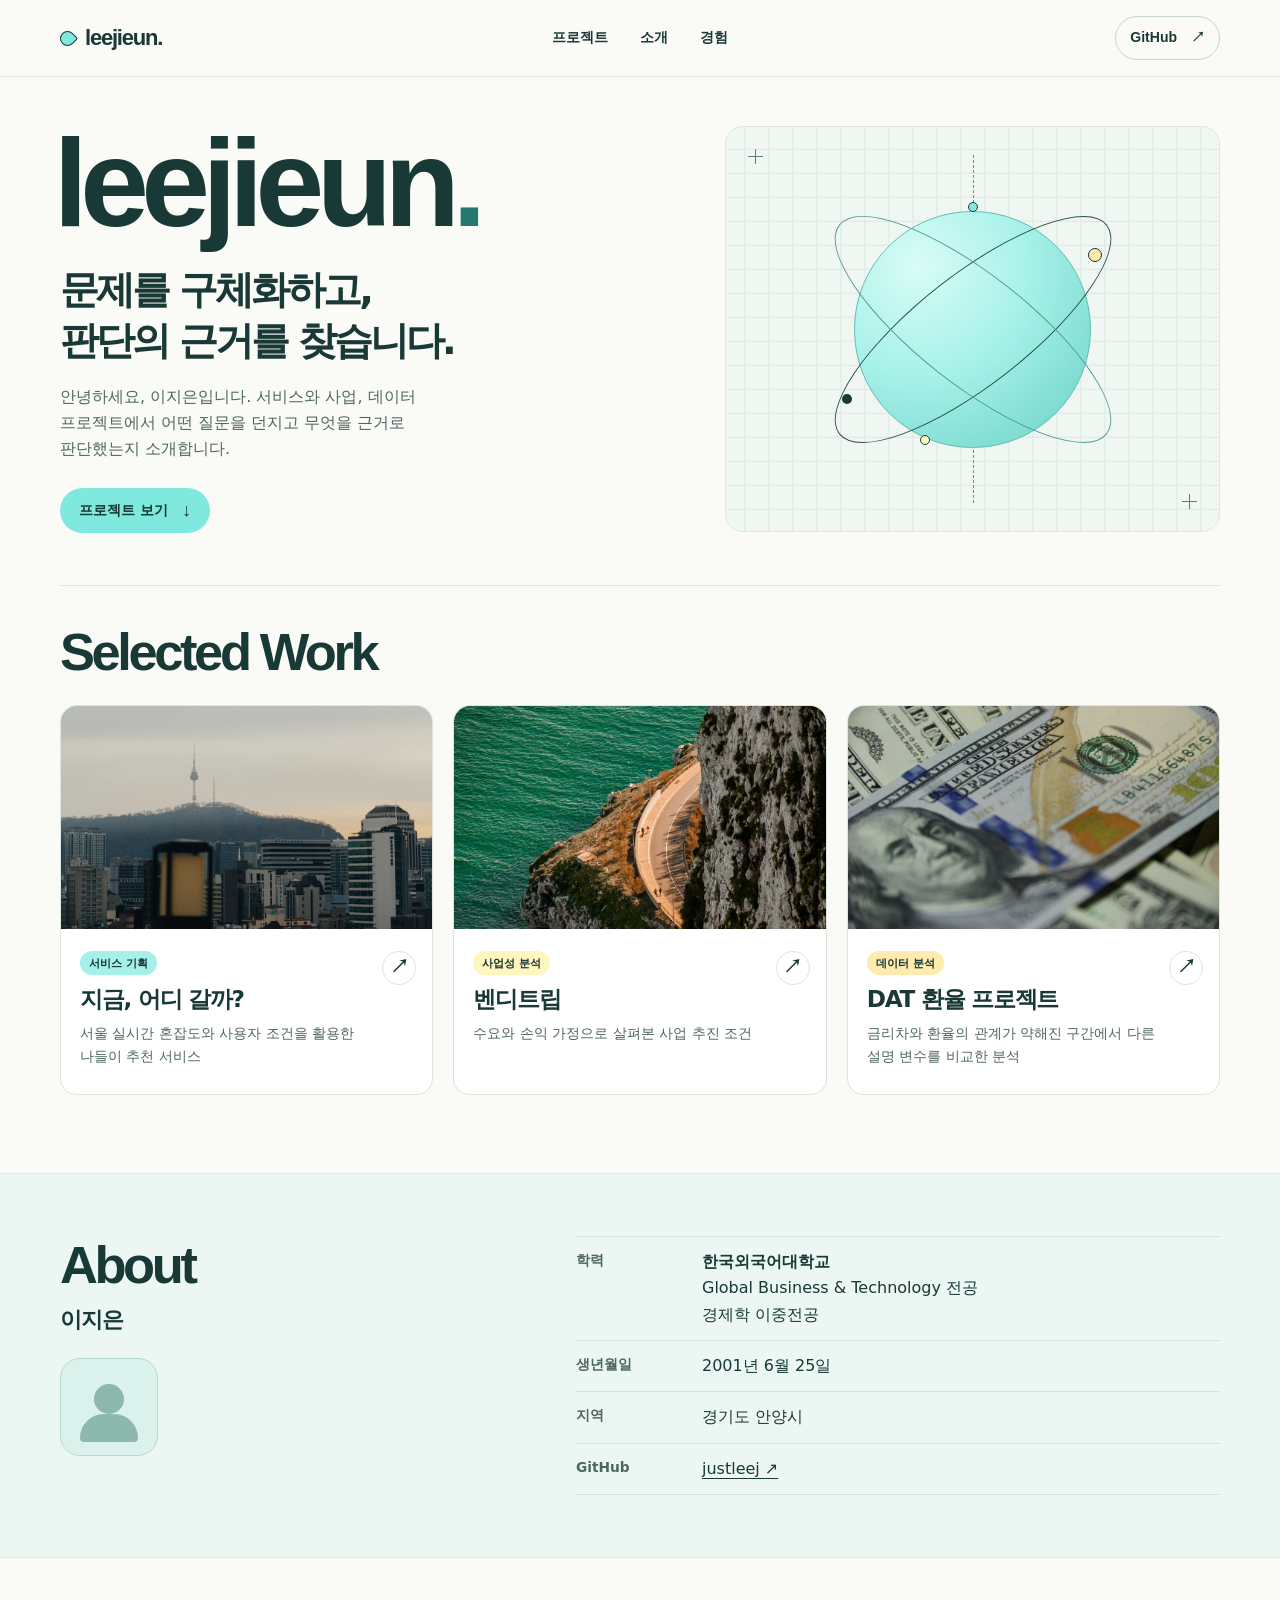
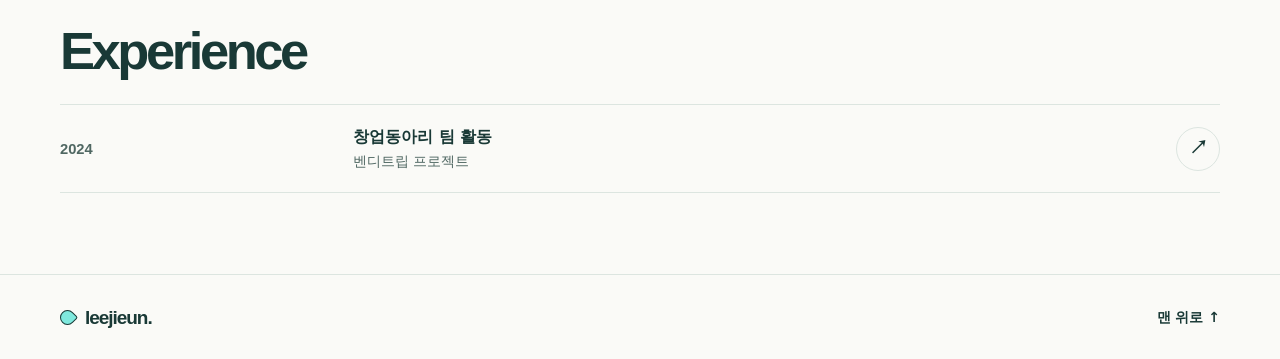
==== index.html @ e89ab2a7 "Add portfolio website" ====
<!doctype html>
<html lang="ko">
<head>
  <meta charset="utf-8">
  <meta name="viewport" content="width=device-width, initial-scale=1">
  <meta name="description" content="이지은의 포트폴리오. 서비스, 사업, 데이터 프로젝트에서 살펴본 문제와 판단의 근거를 소개합니다.">
  <meta name="theme-color" content="#FAFAF7">
  <title>이지은 · 포트폴리오</title>
  <link rel="stylesheet" href="assets/style.css">
</head>
<body id="top">
  <a class="skip-link" href="#main">본문 바로가기</a>
  <header class="site-header">
    <div class="wrap header-inner">
      <a class="wordmark" href="#top" lang="en"><span class="brand-mark" aria-hidden="true"></span>leejieun<span>.</span></a>
      <nav aria-label="주 메뉴">
        <a href="#projects">프로젝트</a>
        <a href="#about">소개</a>
        <a href="#experience">경험</a>
      </nav>
      <a class="github-link" href="https://github.com/justleej"><span>GitHub</span> <span aria-hidden="true">↗</span></a>
    </div>
  </header>

  <main id="main">
    <section class="hero wrap" aria-labelledby="hero-title">
      <div class="hero-copy">
        <h1 id="hero-title" lang="en">leejieun<span>.</span></h1>
        <p class="hero-intro">문제를 구체화하고,<br>판단의 근거를 찾습니다.</p>
        <p class="hero-description">안녕하세요, 이지은입니다. 서비스와 사업, 데이터 프로젝트에서 어떤 질문을 던지고 무엇을 근거로 판단했는지 소개합니다.</p>
        <a class="button" href="#projects">프로젝트 보기 <span aria-hidden="true">↓</span></a>
      </div>
      <div class="hero-art" aria-hidden="true">
        <div class="art-cross art-cross-top"></div>
        <div class="art-cross art-cross-bottom"></div>
        <div class="art-orbit">
          <div class="art-axis"></div>
          <div class="art-disc"></div>
          <div class="art-ring art-ring-one"></div>
          <div class="art-ring art-ring-two"></div>
          <div class="art-node art-node-top"></div>
          <div class="art-node art-node-bottom"></div>
          <div class="art-node art-node-left"></div>
          <div class="art-node art-node-right"></div>
        </div>
      </div>
    </section>

    <section class="work wrap" id="projects" aria-labelledby="projects-title">
      <div class="section-heading">
        <h2 id="projects-title" lang="en">Selected Work</h2>
      </div>

      <div class="project-grid">
        <article class="project-card">
          <a class="project-link" href="projects/where-to-go.html" aria-labelledby="where-title">
            <div class="card-image image-seoul">
              <img src="assets/seoul.jpg" width="1000" height="650" alt="">
            </div>
            <div class="card-content">
              <span class="tag tag-mint">서비스 기획</span>
              <h3 id="where-title">지금, 어디 갈까?</h3>
              <p>서울 실시간 혼잡도와 사용자 조건을 활용한 나들이 추천 서비스</p>
              <span class="card-arrow" aria-hidden="true">↗</span>
            </div>
          </a>
        </article>
        <article class="project-card">
          <a class="project-link" href="projects/benditrip.html" aria-labelledby="bendi-title">
            <div class="card-image image-trip">
              <img src="assets/road.jpg" width="1000" height="650" alt="">
            </div>
            <div class="card-content">
              <span class="tag tag-yellow">사업성 분석</span>
              <h3 id="bendi-title">벤디트립</h3>
              <p>수요와 손익 가정으로 살펴본 사업 추진 조건</p>
              <span class="card-arrow" aria-hidden="true">↗</span>
            </div>
          </a>
        </article>
        <article class="project-card">
          <a class="project-link" href="projects/dat-fx.html" aria-labelledby="dat-title">
            <div class="card-image image-fx">
              <img src="assets/currency.jpg" width="1000" height="650" alt="">
            </div>
            <div class="card-content">
              <span class="tag tag-gold">데이터 분석</span>
              <h3 id="dat-title">DAT 환율 프로젝트</h3>
              <p>금리차와 환율의 관계가 약해진 구간에서 다른 설명 변수를 비교한 분석</p>
              <span class="card-arrow" aria-hidden="true">↗</span>
            </div>
          </a>
        </article>
      </div>
    </section>

    <section class="about" id="about" aria-labelledby="about-title">
      <div class="wrap about-layout">
        <div>
          <h2 id="about-title" lang="en">About</h2>
          <p class="about-name">이지은</p>
          <div class="portrait-placeholder" role="img" aria-label="프로필 사진 자리">
            <!-- Replace this span with the supplied portrait and remove the placeholder label. -->
            <span aria-hidden="true"></span>
          </div>
        </div>
        <dl class="profile">
          <div>
            <dt>학력</dt>
            <dd><strong>한국외국어대학교</strong><br><span lang="en">Global Business &amp; Technology</span> 전공<br>경제학 이중전공</dd>
          </div>
          <div>
            <dt>생년월일</dt>
            <dd><time datetime="2001-06-25">2001년 6월 25일</time></dd>
          </div>
          <div>
            <dt>지역</dt>
            <dd>경기도 안양시</dd>
          </div>
          <div>
            <dt>GitHub</dt>
            <dd><a class="text-link" href="https://github.com/justleej">justleej <span aria-hidden="true">↗</span></a></dd>
          </div>
          <!-- Add a profile row with a mailto link when the public email is provided. -->
        </dl>
      </div>
    </section>

    <section class="experience wrap" id="experience" aria-labelledby="experience-title">
      <div class="section-heading">
        <h2 id="experience-title" lang="en">Experience</h2>
      </div>
      <div class="experience-list">
        <article class="experience-row">
          <p class="experience-date"><time datetime="2024">2024</time></p>
          <div>
            <h3>창업동아리 팀 활동</h3>
            <p>벤디트립 프로젝트</p>
          </div>
          <a class="round-link" href="projects/benditrip.html#team-activity" aria-label="벤디트립 창업동아리 팀 활동 보기">↗</a>
        </article>
        <!-- Add a new experience-row for each role, award, project, club, or external activity.
             Include the period, activity title, organization, responsibility, and a link if available. -->
      </div>
    </section>
  </main>

  <footer class="site-footer">
    <div class="wrap footer-inner">
      <a class="wordmark" href="#top" aria-label="이지은 포트폴리오 맨 위로" lang="en"><span class="brand-mark" aria-hidden="true"></span>leejieun<span>.</span></a>
      <a href="#top">맨 위로 <span aria-hidden="true">↑</span></a>
    </div>
  </footer>
</body>
</html>
---- assets/style.css ----
:root {
  color-scheme: light;
  --paper: #fafaf7;
  --ink: #193936;
  --muted: #4f6762;
  --line: #dce5e0;
  --mint: #7fe9de;
  --mint-light: #a5f1e9;
  --yellow: #fff6bf;
  --gold: #ffebad;
  --heading: Arial, "Apple SD Gothic Neo", "Malgun Gothic", sans-serif;
}

*, *::before, *::after { box-sizing: border-box; }
html { scroll-behavior: smooth; }
body {
  margin: 0;
  color: var(--ink);
  background: var(--paper);
  font-family: "Apple SD Gothic Neo", "Malgun Gothic", "Noto Sans KR", system-ui, sans-serif;
  line-height: 1.65;
  word-break: keep-all;
  overflow-wrap: anywhere;
}

h1, h2, h3, p, figure, dl, dd { margin: 0; }
a { color: inherit; }
img { display: block; max-width: 100%; }
:focus-visible { outline: 2px solid var(--ink); outline-offset: 5px; }
[id] { scroll-margin-top: 1.5rem; }
.wrap { width: min(1160px, 100% - 96px); margin-inline: auto; }

.skip-link {
  position: fixed;
  z-index: 1;
  inset: 8px auto auto 8px;
  padding: 10px 16px;
  background: var(--mint);
  transform: translateY(-150%);
}
.skip-link:focus { transform: none; }

.site-header { border-bottom: 1px solid var(--line); }
.header-inner {
  min-height: 76px;
  display: grid;
  grid-template-columns: 1fr auto 1fr;
  align-items: center;
  gap: 24px;
}
.wordmark {
  display: inline-flex;
  align-items: center;
  justify-self: start;
  font: 750 22px/1 var(--heading);
  letter-spacing: -.055em;
  text-decoration: none;
  white-space: nowrap;
}
.brand-mark {
  width: 15px;
  height: 15px;
  margin-right: 10px;
  border: 1px solid var(--ink);
  border-radius: 50% 50% 2px 50%;
  background: var(--mint);
  transform: rotate(-45deg);
}
.header-inner nav { display: flex; gap: 32px; }
.header-inner nav a, .footer-inner > a:last-child {
  padding-block: 9px;
  text-decoration: none;
  font-size: .875rem;
  font-weight: 700;
}
.header-inner nav a:hover, .footer-inner > a:last-child:hover { text-decoration: underline; text-underline-offset: 5px; }
.github-link, .button {
  display: inline-flex;
  gap: 14px;
  align-items: center;
  justify-content: center;
  width: fit-content;
  min-height: 44px;
  border-radius: 100px;
  font-weight: 700;
  text-decoration: none;
}
.github-link {
  justify-self: end;
  padding: 5px 14px;
  border: 1px solid #c6d5cf;
  font: 700 .875rem/1.25 var(--heading);
}
.github-link:hover { background: #eaf6f2; }
.button { padding: 11px 19px; background: var(--mint); font-size: .9rem; }
.button:hover { background: var(--mint-light); }
.button span { font: 700 1.15rem/1 var(--heading); }

.hero {
  display: grid;
  grid-template-columns: minmax(0, 1.18fr) minmax(0, 1fr);
  align-items: center;
  gap: 7%;
  padding-block: 48px 52px;
}
.hero h1 {
  margin-left: -.052em;
  font: 750 clamp(4.15rem, 9.65vw, 8.65rem)/.94 var(--heading);
  letter-spacing: -.062em;
  white-space: nowrap;
}
.hero h1 span { color: #26776f; }
.hero-intro {
  margin-top: 24px;
  font-size: clamp(1.57rem, 3.05vw, 2.42rem);
  font-weight: 800;
  letter-spacing: -.075em;
  line-height: 1.31;
}
.hero-description { max-width: 425px; margin-top: 17px; color: var(--muted); }
.hero .button { margin-top: 25px; }
.hero-art {
  position: relative;
  display: grid;
  place-items: center;
  min-width: 0;
  aspect-ratio: 1.22;
  isolation: isolate;
  border: 1px solid #dce8e2;
  border-radius: 18px;
  background-color: #f0f6f1;
  background-image: linear-gradient(#dbe8e1 1px, transparent 1px), linear-gradient(90deg, #dbe8e1 1px, transparent 1px);
  background-size: 24px 24px;
  background-position: center;
  overflow: hidden;
}
.art-orbit { position: relative; width: 75%; aspect-ratio: 1; max-height: 94%; }
.art-disc, .art-ring, .art-axis { position: absolute; }
.art-disc {
  inset: 18%;
  border-radius: 50%;
  background: radial-gradient(circle at 27% 23%, #d9fcf6, var(--mint-light) 45%, #69cfc2);
  border: 1px solid #64bdb3;
}
.art-ring { inset: 35% 4%; border: 1px solid #24534e; border-radius: 50%; }
.art-ring-one { transform: rotate(-38deg); }
.art-ring-two { transform: rotate(38deg); border-color: #559c93; }
.art-axis { inset: 3% 50%; border-left: 1px dashed #61978e; }
.art-node { position: absolute; width: 10px; height: 10px; border-radius: 50%; background: var(--ink); transform: translate(-50%, -50%); }
.art-node-top { top: 17%; left: 50%; background: var(--mint); border: 1px solid var(--ink); }
.art-node-bottom { top: 80%; left: 37%; background: var(--yellow); border: 1px solid var(--ink); }
.art-node-left { top: 69%; left: 16%; }
.art-node-right { top: 30%; left: 83%; background: var(--gold); border: 1px solid var(--ink); width: 14px; height: 14px; }
.art-cross { position: absolute; width: 15px; height: 15px; background: linear-gradient(#548479, #548479) center/1px 100% no-repeat, linear-gradient(#548479, #548479) center/100% 1px no-repeat; }
.art-cross-top { top: 22px; left: 22px; }
.art-cross-bottom { bottom: 22px; right: 22px; }

.work { border-top: 1px solid var(--line); padding-block: 37px 78px; }
.section-heading { margin-bottom: 24px; }
.section-heading h2, .about h2 {
  font: 750 clamp(2.1rem, 4.1vw, 3.35rem)/1.1 var(--heading);
  letter-spacing: -.065em;
}
.project-grid { display: grid; grid-template-columns: repeat(3, minmax(0, 1fr)); gap: 20px; }
.project-card {
  border: 1px solid var(--line);
  border-radius: 16px;
  background: #fff;
  transition: border-color .2s, box-shadow .2s;
}
.project-card:hover { border-color: #91b6ad; box-shadow: 0 8px 22px #19393610; }
.project-link {
  display: grid;
  grid-template-rows: auto 1fr;
  height: 100%;
  overflow: hidden;
  border-radius: inherit;
  text-decoration: none;
}
.card-image { aspect-ratio: 1.67; overflow: hidden; }
.card-image img, .case-cover img {
  width: 100%;
  height: 100%;
  object-fit: cover;
  transition: transform .3s ease;
}
.project-link:hover img { transform: scale(1.035); }
.image-seoul { background: var(--mint-light); }
.image-trip { background: var(--yellow); }
.image-fx { background: #d3e4de; }
.image-seoul img { object-position: center 49%; }
.image-trip img { object-position: center 49%; }
.image-fx img { object-position: center 52%; }
.card-content { position: relative; padding: 20px 52px 26px 19px; }
.tag { display: inline-flex; padding: 3px 9px; border-radius: 100px; font-size: .71rem; font-weight: 700; line-height: 1.6; }
.tag-mint { background: var(--mint-light); }
.tag-yellow { background: var(--yellow); }
.tag-gold { background: var(--gold); }
.card-content h3 { margin-top: 9px; font-size: clamp(1.18rem, 2vw, 1.45rem); line-height: 1.32; letter-spacing: -.055em; }
.card-content p { margin-top: 7px; color: var(--muted); font-size: .875rem; }
.card-arrow, .round-link {
  display: grid;
  place-items: center;
  border: 1px solid var(--line);
  border-radius: 50%;
  font: 600 1.17rem/1 var(--heading);
  text-decoration: none;
}
.card-arrow { position: absolute; top: 22px; right: 16px; width: 34px; height: 34px; }
.project-link:hover .card-arrow, .round-link:hover { background: var(--mint); border-color: var(--mint); }

.about { background: #ecf7f3; border-block: 1px solid #dcebe5; }
.about-layout {
  display: grid;
  grid-template-columns: 1fr 1.4fr;
  gap: 56px;
  padding-block: 62px;
}
.about-name { font-size: 1.35rem; font-weight: 700; margin-top: 9px; letter-spacing: -.055em; }
.portrait-placeholder {
  position: relative;
  display: grid;
  place-items: center;
  width: 98px;
  aspect-ratio: 1;
  margin-top: 20px;
  overflow: hidden;
  border: 1px solid #b8d9d1;
  border-radius: 20px;
  background: #dbf2ec;
}
.portrait-placeholder span {
  width: 30px;
  aspect-ratio: 1;
  margin-top: -17px;
  border-radius: 50%;
  background: #8db8ae;
}
.portrait-placeholder span::after {
  position: absolute;
  content: "";
  inset: 57% 20% 14%;
  border-radius: 60px 60px 10px 10px;
  background: #8db8ae;
}
.portrait-placeholder img { width: 100%; height: 100%; object-fit: cover; }
.profile > div { display: grid; grid-template-columns: 108px 1fr; gap: 18px; padding-block: 12px; border-bottom: 1px solid #cfe2db; }
.profile > div:first-child { border-top: 1px solid #cfe2db; }
.profile dt { color: var(--muted); font-size: .86rem; font-weight: 700; }
.text-link { width: fit-content; text-underline-offset: 4px; }
.text-link:hover { color: #246f66; }
.experience { padding-block: 64px 81px; }
.experience-list { border-top: 1px solid var(--line); }
.experience-row { display: grid; grid-template-columns: minmax(76px, .34fr) 1fr auto; align-items: center; gap: 20px; padding-block: 19px; border-bottom: 1px solid var(--line); }
.experience-date { color: var(--muted); font: 700 .92rem/1.5 var(--heading); }
.experience-row h3 { font-size: 1rem; }
.experience-row h3 + p { color: var(--muted); font-size: .875rem; }
.round-link { width: 44px; height: 44px; }
.site-footer { border-top: 1px solid var(--line); }
.footer-inner { min-height: 84px; display: flex; justify-content: space-between; align-items: center; gap: 16px; }
.footer-inner .wordmark { font-size: 19px; }

.case-hero { padding-block: 37px 44px; }
.back-link { display: inline-flex; align-items: center; gap: 9px; min-height: 44px; margin-bottom: 20px; color: var(--muted); font-size: .875rem; font-weight: 700; text-decoration: none; }
.back-link:hover { text-decoration: underline; text-underline-offset: 4px; }
.case-intro { display: grid; grid-template-columns: 1fr minmax(0, .94fr); gap: 45px; align-items: center; }
.case-intro h1 { margin-top: 13px; font-size: clamp(2.45rem, 5.1vw, 4.3rem); line-height: 1.13; letter-spacing: -.085em; }
.case-intro .lead { margin-top: 16px; font-size: clamp(1.02rem, 2vw, 1.18rem); color: var(--muted); }
.case-intro .button { margin-top: 18px; }
.case-cover div { aspect-ratio: 1.85; overflow: hidden; border-radius: 16px; }
.case-cover figcaption { margin-top: 7px; color: var(--muted); font-size: .75rem; text-align: right; }
.case-layout { display: grid; grid-template-columns: minmax(0, .27fr) minmax(0, 1fr); gap: 48px; border-top: 1px solid var(--line); padding-block: 35px 72px; }
.case-nav { align-self: start; position: sticky; top: 25px; display: grid; gap: 4px; }
.case-nav a { padding: 7px 10px; border-radius: 6px; font-size: .875rem; font-weight: 700; text-decoration: none; }
.case-nav a:hover { background: #e9f5f1; }
.case-section { max-width: 720px; padding-block: 24px; border-bottom: 1px solid var(--line); }
.case-section:first-child { padding-top: 0; }
.case-section h2 { font-size: clamp(1.35rem, 3vw, 1.8rem); letter-spacing: -.06em; line-height: 1.3; }
.case-section p { margin-top: 10px; color: var(--muted); }
.case-section h3 { font-size: .98rem; }
.project-phases { display: grid; grid-template-columns: 1fr 1fr; gap: 14px; margin-top: 15px; }
.project-phases > div { padding: 16px; background: #ecf7f3; border-radius: 12px; }
.project-phases p { margin-top: 5px; }
.next-project { display: flex; justify-content: flex-end; max-width: 720px; margin-top: 23px; font-size: .875rem; font-weight: 700; }

@media (max-width: 940px) {
  .wrap { width: min(1160px, 100% - 64px); }
  .hero { gap: 5%; }
  .project-grid { gap: 14px; }
  .card-content { padding-right: 42px; }
  .card-arrow { right: 11px; width: 27px; height: 27px; font-size: .98rem; }
}

@media (max-width: 700px) {
  .wrap { width: calc(100% - 40px); }
  .header-inner { min-height: 0; grid-template-columns: 1fr auto; gap: 8px 12px; padding-block: 12px 6px; }
  .header-inner nav { grid-column: 1 / -1; grid-row: 2; gap: 22px; }
  .github-link { grid-column: 2; grid-row: 1; }
  .hero { grid-template-columns: 1fr; gap: 28px; padding-block: 42px 34px; }
  .hero h1 { font-size: clamp(4.3rem, 15vw, 6.8rem); }
  .hero-intro { margin-top: 17px; }
  .hero-description { margin-top: 13px; }
  .hero .button { margin-top: 19px; }
  .hero-art { width: 100%; aspect-ratio: 1.85; }
  .art-orbit { width: auto; height: 93%; }
  .section-heading { margin-bottom: 20px; }
  .work { padding-block: 26px 51px; }
  .project-grid { grid-template-columns: 1fr; gap: 16px; }
  .card-content { padding-right: 54px; }
  .card-arrow { width: 34px; height: 34px; right: 16px; }
  .about-layout { grid-template-columns: 1fr; gap: 24px; padding-block: 42px; }
  .profile > div { grid-template-columns: 84px 1fr; gap: 10px; }
  .experience { padding-block: 42px 55px; }
  .experience-row { gap: 10px; }
  .case-hero { padding-block: 22px 27px; }
  .case-intro { grid-template-columns: 1fr; gap: 23px; }
  .case-layout { grid-template-columns: 1fr; gap: 24px; padding-block: 20px 47px; }
  .case-nav { position: static; display: flex; flex-wrap: wrap; gap: 4px 8px; }
  .case-nav a { padding: 5px 9px; background: #ecf7f3; }
}

@media (max-width: 400px) {
  .project-phases { grid-template-columns: 1fr; }
}

@media (prefers-reduced-motion: reduce) {
  html { scroll-behavior: auto; }
  *, *::before, *::after { transition: none !important; }
}
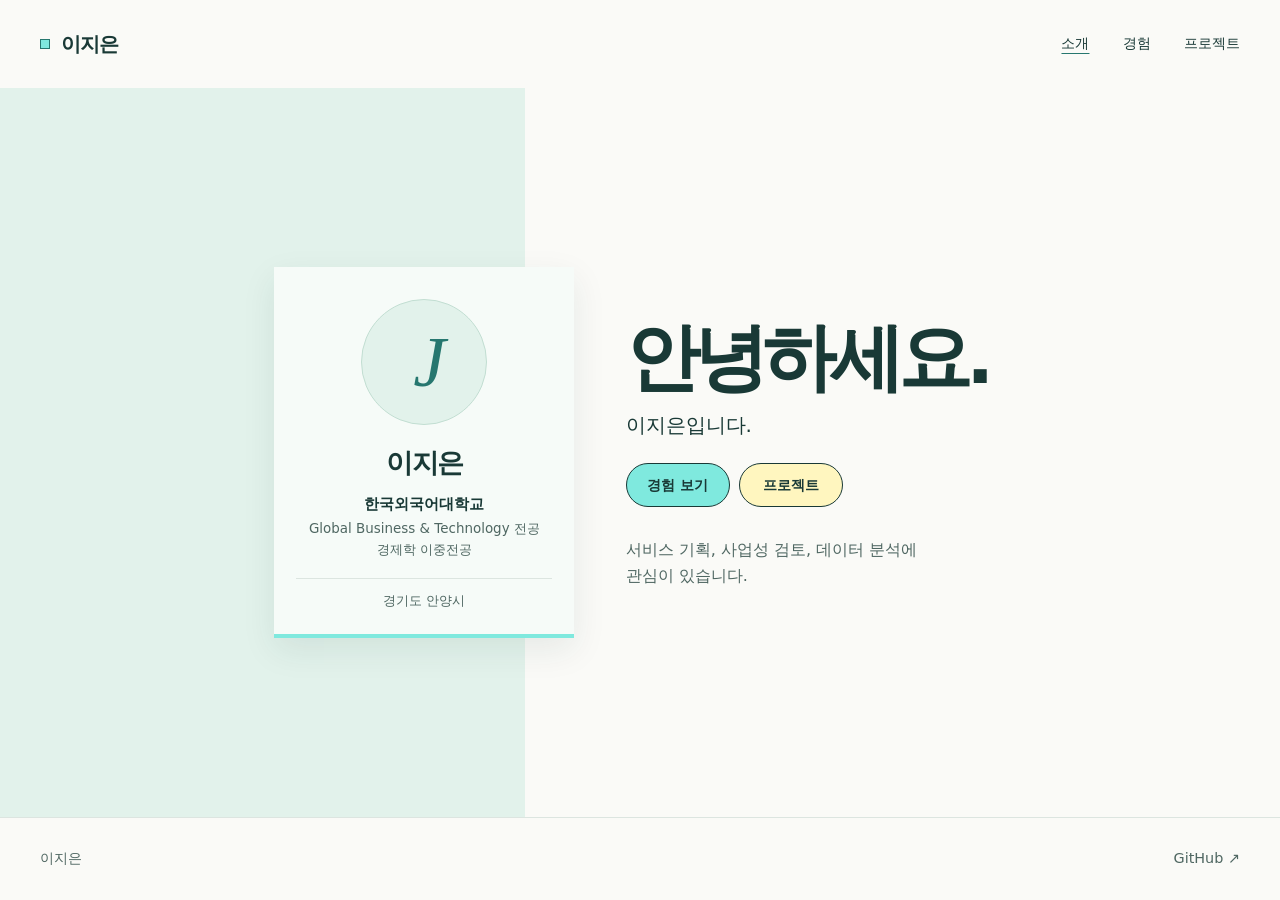
==== commit 2a01dc13: "Redesign portfolio around profile and project status" ====
--- a/index.html
+++ b/index.html
@@ -3,7 +3,7 @@
 <head>
   <meta charset="utf-8">
   <meta name="viewport" content="width=device-width, initial-scale=1">
-  <meta name="description" content="이지은의 포트폴리오. 서비스, 사업, 데이터 프로젝트에서 살펴본 문제와 판단의 근거를 소개합니다.">
+  <meta name="description" content="이지은의 소개, 경험, 진행 중인 프로젝트를 정리한 개인 웹사이트">
   <meta name="theme-color" content="#FAFAF7">
   <title>이지은 · 포트폴리오</title>
   <link rel="stylesheet" href="assets/style.css">
@@ -11,144 +11,42 @@
 <body id="top">
   <a class="skip-link" href="#main">본문 바로가기</a>
   <header class="site-header">
-    <div class="wrap header-inner">
-      <a class="wordmark" href="#top" lang="en"><span class="brand-mark" aria-hidden="true"></span>leejieun<span>.</span></a>
+    <div class="site-frame header-inner">
+      <a class="wordmark" href="index.html" aria-label="이지은 포트폴리오 홈">이지은</a>
       <nav aria-label="주 메뉴">
-        <a href="#projects">프로젝트</a>
-        <a href="#about">소개</a>
-        <a href="#experience">경험</a>
+        <a href="index.html#about" aria-current="page">소개</a>
+        <a href="experience.html">경험</a>
+        <a href="projects/index.html">프로젝트</a>
       </nav>
-      <a class="github-link" href="https://github.com/justleej"><span>GitHub</span> <span aria-hidden="true">↗</span></a>
     </div>
   </header>
 
-  <main id="main">
-    <section class="hero wrap" aria-labelledby="hero-title">
+  <main class="home" id="main">
+    <section class="hero" id="about" aria-labelledby="hero-title">
+      <aside class="profile-card" aria-label="이지은 프로필">
+        <div class="monogram" aria-hidden="true">J</div>
+        <p class="profile-name">이지은</p>
+        <p class="profile-school">한국외국어대학교</p>
+        <p class="profile-major"><span lang="en">Global Business &amp; Technology</span> 전공<br>경제학 이중전공</p>
+        <p class="profile-location">경기도 안양시</p>
+      </aside>
+
       <div class="hero-copy">
-        <h1 id="hero-title" lang="en">leejieun<span>.</span></h1>
-        <p class="hero-intro">문제를 구체화하고,<br>판단의 근거를 찾습니다.</p>
-        <p class="hero-description">안녕하세요, 이지은입니다. 서비스와 사업, 데이터 프로젝트에서 어떤 질문을 던지고 무엇을 근거로 판단했는지 소개합니다.</p>
-        <a class="button" href="#projects">프로젝트 보기 <span aria-hidden="true">↓</span></a>
-      </div>
-      <div class="hero-art" aria-hidden="true">
-        <div class="art-cross art-cross-top"></div>
-        <div class="art-cross art-cross-bottom"></div>
-        <div class="art-orbit">
-          <div class="art-axis"></div>
-          <div class="art-disc"></div>
-          <div class="art-ring art-ring-one"></div>
-          <div class="art-ring art-ring-two"></div>
-          <div class="art-node art-node-top"></div>
-          <div class="art-node art-node-bottom"></div>
-          <div class="art-node art-node-left"></div>
-          <div class="art-node art-node-right"></div>
-        </div>
-      </div>
-    </section>
-
-    <section class="work wrap" id="projects" aria-labelledby="projects-title">
-      <div class="section-heading">
-        <h2 id="projects-title" lang="en">Selected Work</h2>
-      </div>
-
-      <div class="project-grid">
-        <article class="project-card">
-          <a class="project-link" href="projects/where-to-go.html" aria-labelledby="where-title">
-            <div class="card-image image-seoul">
-              <img src="assets/seoul.jpg" width="1000" height="650" alt="">
-            </div>
-            <div class="card-content">
-              <span class="tag tag-mint">서비스 기획</span>
-              <h3 id="where-title">지금, 어디 갈까?</h3>
-              <p>서울 실시간 혼잡도와 사용자 조건을 활용한 나들이 추천 서비스</p>
-              <span class="card-arrow" aria-hidden="true">↗</span>
-            </div>
-          </a>
-        </article>
-        <article class="project-card">
-          <a class="project-link" href="projects/benditrip.html" aria-labelledby="bendi-title">
-            <div class="card-image image-trip">
-              <img src="assets/road.jpg" width="1000" height="650" alt="">
-            </div>
-            <div class="card-content">
-              <span class="tag tag-yellow">사업성 분석</span>
-              <h3 id="bendi-title">벤디트립</h3>
-              <p>수요와 손익 가정으로 살펴본 사업 추진 조건</p>
-              <span class="card-arrow" aria-hidden="true">↗</span>
-            </div>
-          </a>
-        </article>
-        <article class="project-card">
-          <a class="project-link" href="projects/dat-fx.html" aria-labelledby="dat-title">
-            <div class="card-image image-fx">
-              <img src="assets/currency.jpg" width="1000" height="650" alt="">
-            </div>
-            <div class="card-content">
-              <span class="tag tag-gold">데이터 분석</span>
-              <h3 id="dat-title">DAT 환율 프로젝트</h3>
-              <p>금리차와 환율의 관계가 약해진 구간에서 다른 설명 변수를 비교한 분석</p>
-              <span class="card-arrow" aria-hidden="true">↗</span>
-            </div>
-          </a>
-        </article>
-      </div>
-    </section>
-
-    <section class="about" id="about" aria-labelledby="about-title">
-      <div class="wrap about-layout">
-        <div>
-          <h2 id="about-title" lang="en">About</h2>
-          <p class="about-name">이지은</p>
-          <div class="portrait-placeholder" role="img" aria-label="프로필 사진 자리">
-            <!-- Replace this span with the supplied portrait and remove the placeholder label. -->
-            <span aria-hidden="true"></span>
-          </div>
-        </div>
-        <dl class="profile">
-          <div>
-            <dt>학력</dt>
-            <dd><strong>한국외국어대학교</strong><br><span lang="en">Global Business &amp; Technology</span> 전공<br>경제학 이중전공</dd>
-          </div>
-          <div>
-            <dt>생년월일</dt>
-            <dd><time datetime="2001-06-25">2001년 6월 25일</time></dd>
-          </div>
-          <div>
-            <dt>지역</dt>
-            <dd>경기도 안양시</dd>
-          </div>
-          <div>
-            <dt>GitHub</dt>
-            <dd><a class="text-link" href="https://github.com/justleej">justleej <span aria-hidden="true">↗</span></a></dd>
-          </div>
-          <!-- Add a profile row with a mailto link when the public email is provided. -->
-        </dl>
-      </div>
-    </section>
-
-    <section class="experience wrap" id="experience" aria-labelledby="experience-title">
-      <div class="section-heading">
-        <h2 id="experience-title" lang="en">Experience</h2>
-      </div>
-      <div class="experience-list">
-        <article class="experience-row">
-          <p class="experience-date"><time datetime="2024">2024</time></p>
-          <div>
-            <h3>창업동아리 팀 활동</h3>
-            <p>벤디트립 프로젝트</p>
-          </div>
-          <a class="round-link" href="projects/benditrip.html#team-activity" aria-label="벤디트립 창업동아리 팀 활동 보기">↗</a>
-        </article>
-        <!-- Add a new experience-row for each role, award, project, club, or external activity.
-             Include the period, activity title, organization, responsibility, and a link if available. -->
+        <h1 id="hero-title">안녕하세요.</h1>
+        <p class="hero-name">이지은입니다.</p>
+        <nav class="hero-links" aria-label="바로가기">
+          <a class="action action-primary" id="experience" href="experience.html">경험 보기</a>
+          <a class="action" id="projects" href="projects/index.html">프로젝트</a>
+        </nav>
+        <p class="intro">서비스 기획, 사업성 검토, 데이터 분석에 관심이 있습니다.</p>
       </div>
     </section>
   </main>
 
   <footer class="site-footer">
-    <div class="wrap footer-inner">
-      <a class="wordmark" href="#top" aria-label="이지은 포트폴리오 맨 위로" lang="en"><span class="brand-mark" aria-hidden="true"></span>leejieun<span>.</span></a>
-      <a href="#top">맨 위로 <span aria-hidden="true">↑</span></a>
+    <div class="site-frame footer-inner">
+      <span>이지은</span>
+      <a href="https://github.com/justleej">GitHub <span aria-hidden="true">↗</span></a>
     </div>
   </footer>
 </body>
--- a/assets/style.css
+++ b/assets/style.css
@@ -8,322 +8,213 @@
   --mint-light: #a5f1e9;
   --yellow: #fff6bf;
   --gold: #ffebad;
-  --heading: Arial, "Apple SD Gothic Neo", "Malgun Gothic", sans-serif;
+  --accent: #26776f;
+  --wash: #e2f2eb;
+  --card: #f6fbf8;
+  --sans: "Apple SD Gothic Neo", "Malgun Gothic", "Noto Sans KR", system-ui, sans-serif;
 }
 
 *, *::before, *::after { box-sizing: border-box; }
-html { scroll-behavior: smooth; }
 body {
+  min-height: 100vh;
+  display: flex;
+  flex-direction: column;
   margin: 0;
   color: var(--ink);
   background: var(--paper);
-  font-family: "Apple SD Gothic Neo", "Malgun Gothic", "Noto Sans KR", system-ui, sans-serif;
-  line-height: 1.65;
+  font: 1rem/1.6 var(--sans);
   word-break: keep-all;
   overflow-wrap: anywhere;
 }
-
-h1, h2, h3, p, figure, dl, dd { margin: 0; }
+main { flex: 1; }
+h1, h2, h3, p { margin: 0; }
 a { color: inherit; }
-img { display: block; max-width: 100%; }
-:focus-visible { outline: 2px solid var(--ink); outline-offset: 5px; }
-[id] { scroll-margin-top: 1.5rem; }
-.wrap { width: min(1160px, 100% - 96px); margin-inline: auto; }
+:focus-visible { outline: 2px solid var(--accent); outline-offset: 4px; }
+[id] { scroll-margin-top: 16px; }
+.site-frame { width: min(1360px, 100% - 80px); margin-inline: auto; }
 
 .skip-link {
   position: fixed;
-  z-index: 1;
+  z-index: 2;
   inset: 8px auto auto 8px;
-  padding: 10px 16px;
+  padding: 8px 12px;
   background: var(--mint);
   transform: translateY(-150%);
 }
 .skip-link:focus { transform: none; }
 
-.site-header { border-bottom: 1px solid var(--line); }
-.header-inner {
-  min-height: 76px;
-  display: grid;
-  grid-template-columns: 1fr auto 1fr;
-  align-items: center;
-  gap: 24px;
-}
+.header-inner, .footer-inner {
+  display: flex;
+  justify-content: space-between;
+  align-items: center;
+  gap: 12px 24px;
+}
+.header-inner { min-height: 88px; }
+.footer-inner { min-height: 82px; }
 .wordmark {
   display: inline-flex;
   align-items: center;
-  justify-self: start;
-  font: 750 22px/1 var(--heading);
+  gap: 11px;
+  font-size: 1.27rem;
+  font-weight: 800;
   letter-spacing: -.055em;
+}
+.wordmark::before {
+  content: "";
+  width: 10px;
+  height: 10px;
+  border: 1px solid var(--accent);
+  background: var(--mint);
+}
+.header-inner nav { display: flex; gap: clamp(13px, 2.6vw, 38px); }
+.site-header a, .site-footer a {
+  padding-block: 10px;
   text-decoration: none;
+}
+.header-inner nav a, .site-footer { font-size: .9rem; }
+.site-header a:hover, .site-header [aria-current], .site-footer a:hover {
+  text-decoration: underline;
+  text-underline-offset: .38em;
+  text-decoration-color: var(--accent);
+}
+.site-footer { border-top: 1px solid var(--line); color: var(--muted); }
+
+.home {
+  display: grid;
+  align-items: center;
+  background: linear-gradient(90deg, var(--wash) 41%, var(--paper) 41%);
+}
+.hero {
+  display: grid;
+  grid-template-columns: minmax(0, 300px) minmax(0, 380px);
+  align-items: center;
+  justify-content: center;
+  gap: clamp(30px, 4vw, 62px);
+  width: min(810px, 100% - 80px);
+  margin-inline: auto;
+  padding-block: clamp(58px, 7vw, 100px);
+}
+.profile-card {
+  display: grid;
+  justify-items: center;
+  padding: 32px 22px 23px;
+  background: var(--card);
+  border-bottom: 4px solid var(--mint);
+  box-shadow: 0 12px 32px #19393616;
+  text-align: center;
+}
+.monogram {
+  display: grid;
+  place-content: center;
+  width: 126px;
+  aspect-ratio: 1;
+  margin-bottom: 17px;
+  background: var(--wash);
+  border: 1px solid #c2ded2;
+  border-radius: 50%;
+  color: var(--accent);
+  font: italic 4.55rem/.9 Georgia, serif;
+  letter-spacing: -.14em;
   white-space: nowrap;
 }
-.brand-mark {
-  width: 15px;
-  height: 15px;
-  margin-right: 10px;
+.profile-name { font-size: 1.67rem; font-weight: 800; letter-spacing: -.05em; }
+.profile-school { margin-top: 8px; font-size: .95rem; font-weight: 700; }
+.profile-major { margin-top: 1px; color: var(--muted); font-size: .84rem; }
+.profile-location {
+  width: 100%;
+  margin-top: 17px;
+  padding-top: 12px;
+  border-top: 1px solid var(--line);
+  color: var(--muted);
+  font-size: .81rem;
+}
+
+.hero h1 {
+  font-size: clamp(2.9rem, 6vw, 4.6rem);
+  font-weight: 800;
+  letter-spacing: -.08em;
+  line-height: 1.12;
+  white-space: nowrap;
+}
+.hero-name { margin-top: 10px; font-size: 1.25rem; }
+.hero-links { display: flex; flex-wrap: wrap; gap: 9px; margin-top: 22px; }
+.action {
+  display: inline-flex;
+  align-items: center;
+  justify-content: center;
+  min-width: 104px;
+  min-height: 44px;
+  padding: 7px 17px;
   border: 1px solid var(--ink);
-  border-radius: 50% 50% 2px 50%;
-  background: var(--mint);
-  transform: rotate(-45deg);
-}
-.header-inner nav { display: flex; gap: 32px; }
-.header-inner nav a, .footer-inner > a:last-child {
-  padding-block: 9px;
-  text-decoration: none;
-  font-size: .875rem;
-  font-weight: 700;
-}
-.header-inner nav a:hover, .footer-inner > a:last-child:hover { text-decoration: underline; text-underline-offset: 5px; }
-.github-link, .button {
-  display: inline-flex;
-  gap: 14px;
-  align-items: center;
-  justify-content: center;
-  width: fit-content;
-  min-height: 44px;
-  border-radius: 100px;
+  border-radius: 999px;
+  background: var(--yellow);
+  font-size: .88rem;
   font-weight: 700;
   text-decoration: none;
 }
-.github-link {
-  justify-self: end;
-  padding: 5px 14px;
-  border: 1px solid #c6d5cf;
-  font: 700 .875rem/1.25 var(--heading);
-}
-.github-link:hover { background: #eaf6f2; }
-.button { padding: 11px 19px; background: var(--mint); font-size: .9rem; }
-.button:hover { background: var(--mint-light); }
-.button span { font: 700 1.15rem/1 var(--heading); }
-
-.hero {
-  display: grid;
-  grid-template-columns: minmax(0, 1.18fr) minmax(0, 1fr);
-  align-items: center;
-  gap: 7%;
-  padding-block: 48px 52px;
-}
-.hero h1 {
-  margin-left: -.052em;
-  font: 750 clamp(4.15rem, 9.65vw, 8.65rem)/.94 var(--heading);
-  letter-spacing: -.062em;
-  white-space: nowrap;
-}
-.hero h1 span { color: #26776f; }
-.hero-intro {
-  margin-top: 24px;
-  font-size: clamp(1.57rem, 3.05vw, 2.42rem);
-  font-weight: 800;
-  letter-spacing: -.075em;
-  line-height: 1.31;
-}
-.hero-description { max-width: 425px; margin-top: 17px; color: var(--muted); }
-.hero .button { margin-top: 25px; }
-.hero-art {
-  position: relative;
-  display: grid;
-  place-items: center;
-  min-width: 0;
-  aspect-ratio: 1.22;
-  isolation: isolate;
-  border: 1px solid #dce8e2;
-  border-radius: 18px;
-  background-color: #f0f6f1;
-  background-image: linear-gradient(#dbe8e1 1px, transparent 1px), linear-gradient(90deg, #dbe8e1 1px, transparent 1px);
-  background-size: 24px 24px;
-  background-position: center;
-  overflow: hidden;
-}
-.art-orbit { position: relative; width: 75%; aspect-ratio: 1; max-height: 94%; }
-.art-disc, .art-ring, .art-axis { position: absolute; }
-.art-disc {
-  inset: 18%;
-  border-radius: 50%;
-  background: radial-gradient(circle at 27% 23%, #d9fcf6, var(--mint-light) 45%, #69cfc2);
-  border: 1px solid #64bdb3;
-}
-.art-ring { inset: 35% 4%; border: 1px solid #24534e; border-radius: 50%; }
-.art-ring-one { transform: rotate(-38deg); }
-.art-ring-two { transform: rotate(38deg); border-color: #559c93; }
-.art-axis { inset: 3% 50%; border-left: 1px dashed #61978e; }
-.art-node { position: absolute; width: 10px; height: 10px; border-radius: 50%; background: var(--ink); transform: translate(-50%, -50%); }
-.art-node-top { top: 17%; left: 50%; background: var(--mint); border: 1px solid var(--ink); }
-.art-node-bottom { top: 80%; left: 37%; background: var(--yellow); border: 1px solid var(--ink); }
-.art-node-left { top: 69%; left: 16%; }
-.art-node-right { top: 30%; left: 83%; background: var(--gold); border: 1px solid var(--ink); width: 14px; height: 14px; }
-.art-cross { position: absolute; width: 15px; height: 15px; background: linear-gradient(#548479, #548479) center/1px 100% no-repeat, linear-gradient(#548479, #548479) center/100% 1px no-repeat; }
-.art-cross-top { top: 22px; left: 22px; }
-.art-cross-bottom { bottom: 22px; right: 22px; }
-
-.work { border-top: 1px solid var(--line); padding-block: 37px 78px; }
-.section-heading { margin-bottom: 24px; }
-.section-heading h2, .about h2 {
-  font: 750 clamp(2.1rem, 4.1vw, 3.35rem)/1.1 var(--heading);
-  letter-spacing: -.065em;
-}
-.project-grid { display: grid; grid-template-columns: repeat(3, minmax(0, 1fr)); gap: 20px; }
-.project-card {
-  border: 1px solid var(--line);
-  border-radius: 16px;
-  background: #fff;
-  transition: border-color .2s, box-shadow .2s;
-}
-.project-card:hover { border-color: #91b6ad; box-shadow: 0 8px 22px #19393610; }
-.project-link {
-  display: grid;
-  grid-template-rows: auto 1fr;
-  height: 100%;
-  overflow: hidden;
-  border-radius: inherit;
-  text-decoration: none;
-}
-.card-image { aspect-ratio: 1.67; overflow: hidden; }
-.card-image img, .case-cover img {
-  width: 100%;
-  height: 100%;
-  object-fit: cover;
-  transition: transform .3s ease;
-}
-.project-link:hover img { transform: scale(1.035); }
-.image-seoul { background: var(--mint-light); }
-.image-trip { background: var(--yellow); }
-.image-fx { background: #d3e4de; }
-.image-seoul img { object-position: center 49%; }
-.image-trip img { object-position: center 49%; }
-.image-fx img { object-position: center 52%; }
-.card-content { position: relative; padding: 20px 52px 26px 19px; }
-.tag { display: inline-flex; padding: 3px 9px; border-radius: 100px; font-size: .71rem; font-weight: 700; line-height: 1.6; }
-.tag-mint { background: var(--mint-light); }
-.tag-yellow { background: var(--yellow); }
-.tag-gold { background: var(--gold); }
-.card-content h3 { margin-top: 9px; font-size: clamp(1.18rem, 2vw, 1.45rem); line-height: 1.32; letter-spacing: -.055em; }
-.card-content p { margin-top: 7px; color: var(--muted); font-size: .875rem; }
-.card-arrow, .round-link {
-  display: grid;
-  place-items: center;
-  border: 1px solid var(--line);
-  border-radius: 50%;
-  font: 600 1.17rem/1 var(--heading);
-  text-decoration: none;
-}
-.card-arrow { position: absolute; top: 22px; right: 16px; width: 34px; height: 34px; }
-.project-link:hover .card-arrow, .round-link:hover { background: var(--mint); border-color: var(--mint); }
-
-.about { background: #ecf7f3; border-block: 1px solid #dcebe5; }
-.about-layout {
-  display: grid;
-  grid-template-columns: 1fr 1.4fr;
-  gap: 56px;
-  padding-block: 62px;
-}
-.about-name { font-size: 1.35rem; font-weight: 700; margin-top: 9px; letter-spacing: -.055em; }
-.portrait-placeholder {
-  position: relative;
-  display: grid;
-  place-items: center;
-  width: 98px;
-  aspect-ratio: 1;
-  margin-top: 20px;
-  overflow: hidden;
-  border: 1px solid #b8d9d1;
-  border-radius: 20px;
-  background: #dbf2ec;
-}
-.portrait-placeholder span {
-  width: 30px;
-  aspect-ratio: 1;
-  margin-top: -17px;
-  border-radius: 50%;
-  background: #8db8ae;
-}
-.portrait-placeholder span::after {
-  position: absolute;
-  content: "";
-  inset: 57% 20% 14%;
-  border-radius: 60px 60px 10px 10px;
-  background: #8db8ae;
-}
-.portrait-placeholder img { width: 100%; height: 100%; object-fit: cover; }
-.profile > div { display: grid; grid-template-columns: 108px 1fr; gap: 18px; padding-block: 12px; border-bottom: 1px solid #cfe2db; }
-.profile > div:first-child { border-top: 1px solid #cfe2db; }
-.profile dt { color: var(--muted); font-size: .86rem; font-weight: 700; }
-.text-link { width: fit-content; text-underline-offset: 4px; }
-.text-link:hover { color: #246f66; }
-.experience { padding-block: 64px 81px; }
-.experience-list { border-top: 1px solid var(--line); }
-.experience-row { display: grid; grid-template-columns: minmax(76px, .34fr) 1fr auto; align-items: center; gap: 20px; padding-block: 19px; border-bottom: 1px solid var(--line); }
-.experience-date { color: var(--muted); font: 700 .92rem/1.5 var(--heading); }
-.experience-row h3 { font-size: 1rem; }
-.experience-row h3 + p { color: var(--muted); font-size: .875rem; }
-.round-link { width: 44px; height: 44px; }
-.site-footer { border-top: 1px solid var(--line); }
-.footer-inner { min-height: 84px; display: flex; justify-content: space-between; align-items: center; gap: 16px; }
-.footer-inner .wordmark { font-size: 19px; }
-
-.case-hero { padding-block: 37px 44px; }
-.back-link { display: inline-flex; align-items: center; gap: 9px; min-height: 44px; margin-bottom: 20px; color: var(--muted); font-size: .875rem; font-weight: 700; text-decoration: none; }
-.back-link:hover { text-decoration: underline; text-underline-offset: 4px; }
-.case-intro { display: grid; grid-template-columns: 1fr minmax(0, .94fr); gap: 45px; align-items: center; }
-.case-intro h1 { margin-top: 13px; font-size: clamp(2.45rem, 5.1vw, 4.3rem); line-height: 1.13; letter-spacing: -.085em; }
-.case-intro .lead { margin-top: 16px; font-size: clamp(1.02rem, 2vw, 1.18rem); color: var(--muted); }
-.case-intro .button { margin-top: 18px; }
-.case-cover div { aspect-ratio: 1.85; overflow: hidden; border-radius: 16px; }
-.case-cover figcaption { margin-top: 7px; color: var(--muted); font-size: .75rem; text-align: right; }
-.case-layout { display: grid; grid-template-columns: minmax(0, .27fr) minmax(0, 1fr); gap: 48px; border-top: 1px solid var(--line); padding-block: 35px 72px; }
-.case-nav { align-self: start; position: sticky; top: 25px; display: grid; gap: 4px; }
-.case-nav a { padding: 7px 10px; border-radius: 6px; font-size: .875rem; font-weight: 700; text-decoration: none; }
-.case-nav a:hover { background: #e9f5f1; }
-.case-section { max-width: 720px; padding-block: 24px; border-bottom: 1px solid var(--line); }
-.case-section:first-child { padding-top: 0; }
-.case-section h2 { font-size: clamp(1.35rem, 3vw, 1.8rem); letter-spacing: -.06em; line-height: 1.3; }
-.case-section p { margin-top: 10px; color: var(--muted); }
-.case-section h3 { font-size: .98rem; }
-.project-phases { display: grid; grid-template-columns: 1fr 1fr; gap: 14px; margin-top: 15px; }
-.project-phases > div { padding: 16px; background: #ecf7f3; border-radius: 12px; }
-.project-phases p { margin-top: 5px; }
-.next-project { display: flex; justify-content: flex-end; max-width: 720px; margin-top: 23px; font-size: .875rem; font-weight: 700; }
-
-@media (max-width: 940px) {
-  .wrap { width: min(1160px, 100% - 64px); }
-  .hero { gap: 5%; }
-  .project-grid { gap: 14px; }
-  .card-content { padding-right: 42px; }
-  .card-arrow { right: 11px; width: 27px; height: 27px; font-size: .98rem; }
-}
+.action:hover { background: var(--gold); }
+.action-primary { background: var(--mint); }
+.action-primary:hover { background: var(--mint-light); }
+.intro { max-width: 24em; margin-top: 30px; color: var(--muted); font-size: 1rem; text-wrap: pretty; }
+
+.inner-page, .work-page { background: var(--wash); }
+.page-content, .work-page { width: min(670px, 100% - 80px); margin-inline: auto; }
+.page-content, .work-page { padding-block: clamp(42px, 5.5vw, 75px) clamp(58px, 8vw, 100px); }
+.page-title, .work-page h1 {
+  text-align: center;
+  font-size: clamp(2.2rem, 4vw, 3.1rem);
+  line-height: 1.16;
+  letter-spacing: -.07em;
+}
+.page-intro {
+  max-width: 29em;
+  margin: 14px auto 0;
+  color: var(--muted);
+  text-align: center;
+}
+.resume-section { margin-top: 34px; }
+.resume-section > h2 {
+  margin-bottom: 10px;
+  font-size: 1.2rem;
+  letter-spacing: -.04em;
+}
+.resume-card, .work-list li {
+  display: grid;
+  grid-template-columns: minmax(0, .65fr) minmax(0, 1fr);
+  align-items: baseline;
+  gap: 8px 25px;
+  padding: 24px 28px;
+  background: var(--paper);
+  border-inline-start: 4px solid var(--mint);
+  box-shadow: 0 5px 15px #1939360b;
+}
+.resume-card h3, .work-list h2 {
+  font-size: 1.08rem;
+  letter-spacing: -.04em;
+}
+.resume-meta, .work-list p { color: var(--accent); font-weight: 700; }
+.resume-card div > p, .resume-card > h3 + p { color: var(--muted); font-size: .93rem; }
+.work-list { display: grid; gap: 12px; margin: 32px 0 0; padding: 0; list-style: none; }
+.work-list p { font-size: .86rem; }
+.work-list li:target { border-color: var(--accent); }
+.work-page .work-intro { margin-top: 18px; text-align: center; }
+.text-link { color: var(--accent); text-underline-offset: 4px; }
 
 @media (max-width: 700px) {
-  .wrap { width: calc(100% - 40px); }
-  .header-inner { min-height: 0; grid-template-columns: 1fr auto; gap: 8px 12px; padding-block: 12px 6px; }
-  .header-inner nav { grid-column: 1 / -1; grid-row: 2; gap: 22px; }
-  .github-link { grid-column: 2; grid-row: 1; }
-  .hero { grid-template-columns: 1fr; gap: 28px; padding-block: 42px 34px; }
-  .hero h1 { font-size: clamp(4.3rem, 15vw, 6.8rem); }
-  .hero-intro { margin-top: 17px; }
-  .hero-description { margin-top: 13px; }
-  .hero .button { margin-top: 19px; }
-  .hero-art { width: 100%; aspect-ratio: 1.85; }
-  .art-orbit { width: auto; height: 93%; }
-  .section-heading { margin-bottom: 20px; }
-  .work { padding-block: 26px 51px; }
-  .project-grid { grid-template-columns: 1fr; gap: 16px; }
-  .card-content { padding-right: 54px; }
-  .card-arrow { width: 34px; height: 34px; right: 16px; }
-  .about-layout { grid-template-columns: 1fr; gap: 24px; padding-block: 42px; }
-  .profile > div { grid-template-columns: 84px 1fr; gap: 10px; }
-  .experience { padding-block: 42px 55px; }
-  .experience-row { gap: 10px; }
-  .case-hero { padding-block: 22px 27px; }
-  .case-intro { grid-template-columns: 1fr; gap: 23px; }
-  .case-layout { grid-template-columns: 1fr; gap: 24px; padding-block: 20px 47px; }
-  .case-nav { position: static; display: flex; flex-wrap: wrap; gap: 4px 8px; }
-  .case-nav a { padding: 5px 9px; background: #ecf7f3; }
-}
-
-@media (max-width: 400px) {
-  .project-phases { grid-template-columns: 1fr; }
-}
-
-@media (prefers-reduced-motion: reduce) {
-  html { scroll-behavior: auto; }
-  *, *::before, *::after { transition: none !important; }
-}
+  .site-frame, .hero, .page-content, .work-page { width: calc(100% - 36px); }
+  .header-inner, .footer-inner { min-height: 64px; gap: 10px 15px; }
+  .wordmark { gap: 6px; font-size: 1.08rem; }
+  .home { background: linear-gradient(180deg, var(--wash) 215px, var(--paper) 215px); }
+  .hero {
+    grid-template-columns: minmax(0, 360px);
+    gap: 30px;
+    padding-block: 36px 51px;
+  }
+  .profile-card { padding-top: 23px; }
+  .monogram { width: 92px; margin-bottom: 12px; font-size: 3.6rem; }
+  .hero h1 { font-size: clamp(1.68rem, 11vw, 4rem); }
+  .hero-name { margin-top: 6px; }
+  .hero-links { margin-top: 18px; }
+  .intro { margin-top: 18px; }
+  .resume-card, .work-list li { grid-template-columns: 1fr; padding: 18px 19px; }
+}
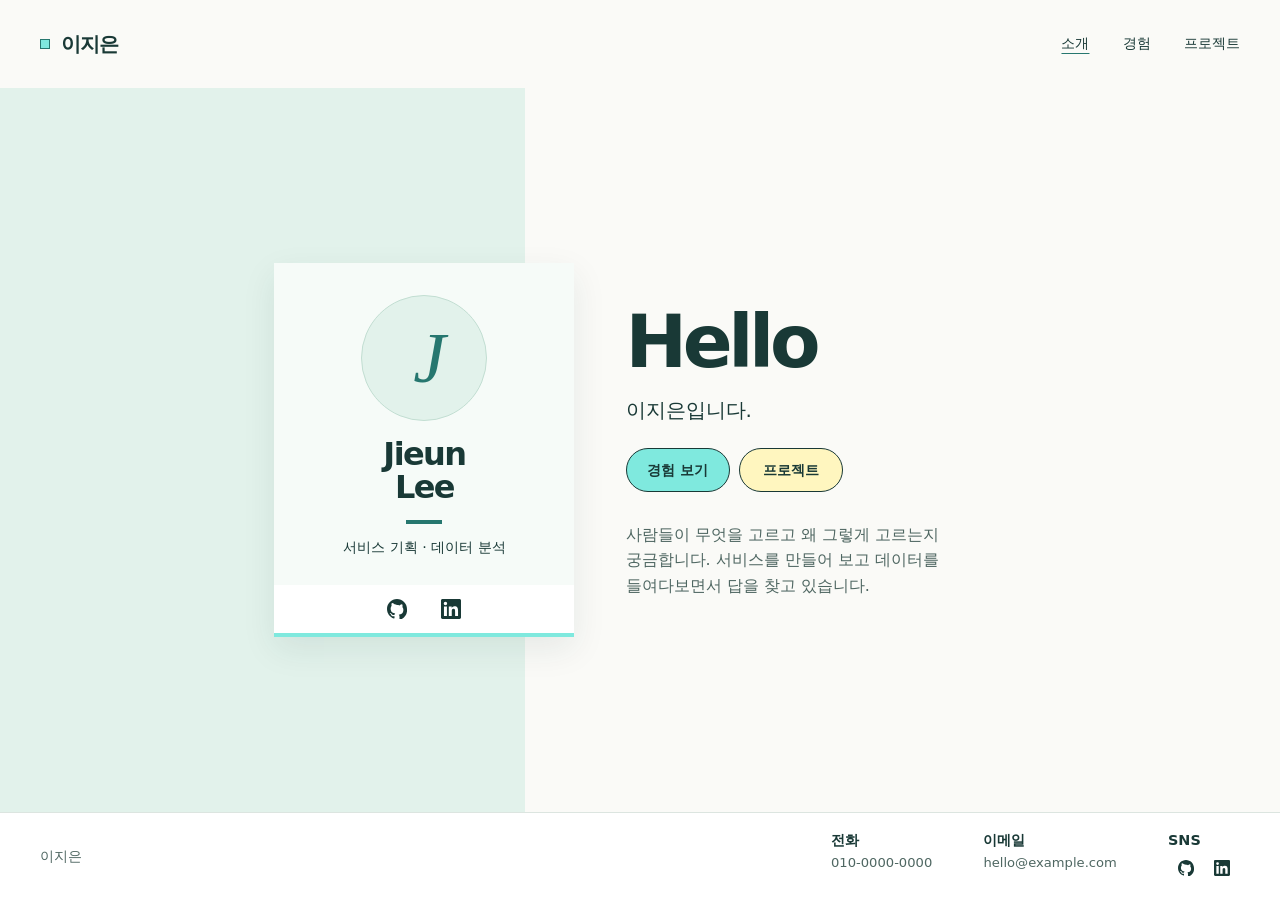
==== commit 87170301: "Refine portfolio intro and add contact links" ====
--- a/index.html
+++ b/index.html
@@ -24,21 +24,25 @@
   <main class="home" id="main">
     <section class="hero" id="about" aria-labelledby="hero-title">
       <aside class="profile-card" aria-label="이지은 프로필">
-        <div class="monogram" aria-hidden="true">J</div>
-        <p class="profile-name">이지은</p>
-        <p class="profile-school">한국외국어대학교</p>
-        <p class="profile-major"><span lang="en">Global Business &amp; Technology</span> 전공<br>경제학 이중전공</p>
-        <p class="profile-location">경기도 안양시</p>
+        <div class="profile-identity">
+          <div class="monogram" aria-hidden="true">J</div>
+          <p class="profile-name" lang="en">Jieun<br>Lee</p>
+          <p class="profile-role">서비스 기획 · 데이터 분석</p>
+        </div>
+        <div class="social-links profile-socials">
+          <a class="social-link" href="https://github.com/justleej"><img src="assets/github.svg" width="20" height="20" alt="GitHub"></a>
+          <a class="social-link" href="https://www.linkedin.com/in/%EC%A7%80%EC%9D%80-%EC%9D%B4-1973a4443"><img src="assets/linkedin.svg" width="20" height="20" alt="LinkedIn"></a>
+        </div>
       </aside>
 
       <div class="hero-copy">
-        <h1 id="hero-title">안녕하세요.</h1>
+        <h1 id="hero-title" lang="en">Hello</h1>
         <p class="hero-name">이지은입니다.</p>
         <nav class="hero-links" aria-label="바로가기">
           <a class="action action-primary" id="experience" href="experience.html">경험 보기</a>
           <a class="action" id="projects" href="projects/index.html">프로젝트</a>
         </nav>
-        <p class="intro">서비스 기획, 사업성 검토, 데이터 분석에 관심이 있습니다.</p>
+        <p class="intro">사람들이 무엇을 고르고 왜 그렇게 고르는지 궁금합니다. 서비스를 만들어 보고 데이터를 들여다보면서 답을 찾고 있습니다.</p>
       </div>
     </section>
   </main>
@@ -46,7 +50,23 @@
   <footer class="site-footer">
     <div class="site-frame footer-inner">
       <span>이지은</span>
-      <a href="https://github.com/justleej">GitHub <span aria-hidden="true">↗</span></a>
+      <dl class="footer-contacts">
+        <div>
+          <dt>전화</dt>
+          <dd>010-0000-0000</dd>
+        </div>
+        <div>
+          <dt>이메일</dt>
+          <dd>hello@example.com</dd>
+        </div>
+        <div>
+          <dt>SNS</dt>
+          <dd class="social-links footer-socials">
+            <a class="social-link" href="https://github.com/justleej"><img src="assets/github.svg" width="20" height="20" alt="GitHub"></a>
+            <a class="social-link" href="https://www.linkedin.com/in/%EC%A7%80%EC%9D%80-%EC%9D%B4-1973a4443"><img src="assets/linkedin.svg" width="20" height="20" alt="LinkedIn"></a>
+          </dd>
+        </div>
+      </dl>
     </div>
   </footer>
 </body>
--- a/assets/style.css
+++ b/assets/style.css
@@ -50,7 +50,7 @@
   gap: 12px 24px;
 }
 .header-inner { min-height: 88px; }
-.footer-inner { min-height: 82px; }
+.footer-inner { min-height: 82px; padding-block: 16px; }
 .wordmark {
   display: inline-flex;
   align-items: center;
@@ -77,7 +77,21 @@
   text-underline-offset: .38em;
   text-decoration-color: var(--accent);
 }
-.site-footer { border-top: 1px solid var(--line); color: var(--muted); }
+.site-footer { border-top: 1px solid var(--line); background: #fff; color: var(--muted); }
+.footer-contacts { display: flex; align-items: start; gap: clamp(20px, 4vw, 58px); }
+.footer-contacts, .footer-contacts dd { margin: 0; }
+.footer-contacts dt { color: var(--ink); font-weight: 700; }
+.footer-contacts dd { font-size: .82rem; }
+.social-links { display: flex; align-items: center; }
+.social-link {
+  display: grid;
+  place-items: center;
+  width: 44px;
+  height: 44px;
+}
+.social-link:hover { background: var(--wash); }
+.site-footer .social-link { width: 36px; height: 32px; padding: 0; }
+.footer-socials img { width: 16px; height: 16px; }
 
 .home {
   display: grid;
@@ -95,13 +109,15 @@
   padding-block: clamp(58px, 7vw, 100px);
 }
 .profile-card {
-  display: grid;
-  justify-items: center;
-  padding: 32px 22px 23px;
   background: var(--card);
   border-bottom: 4px solid var(--mint);
   box-shadow: 0 12px 32px #19393616;
   text-align: center;
+}
+.profile-identity {
+  display: grid;
+  justify-items: center;
+  padding: 32px 22px 27px;
 }
 .monogram {
   display: grid;
@@ -117,22 +133,22 @@
   letter-spacing: -.14em;
   white-space: nowrap;
 }
-.profile-name { font-size: 1.67rem; font-weight: 800; letter-spacing: -.05em; }
-.profile-school { margin-top: 8px; font-size: .95rem; font-weight: 700; }
-.profile-major { margin-top: 1px; color: var(--muted); font-size: .84rem; }
-.profile-location {
-  width: 100%;
-  margin-top: 17px;
-  padding-top: 12px;
-  border-top: 1px solid var(--line);
-  color: var(--muted);
-  font-size: .81rem;
-}
+.profile-name { font-size: 2rem; font-weight: 800; letter-spacing: -.05em; line-height: 1.05; }
+.profile-role { font-size: .89rem; }
+.profile-role::before {
+  content: "";
+  display: block;
+  width: 36px;
+  height: 4px;
+  margin: 15px auto 12px;
+  background: var(--accent);
+}
+.profile-socials { justify-content: center; gap: 10px; padding: 2px 0; background: #fff; }
 
 .hero h1 {
   font-size: clamp(2.9rem, 6vw, 4.6rem);
   font-weight: 800;
-  letter-spacing: -.08em;
+  letter-spacing: -.06em;
   line-height: 1.12;
   white-space: nowrap;
 }
@@ -210,11 +226,13 @@
     gap: 30px;
     padding-block: 36px 51px;
   }
-  .profile-card { padding-top: 23px; }
+  .profile-identity { padding-top: 23px; }
   .monogram { width: 92px; margin-bottom: 12px; font-size: 3.6rem; }
   .hero h1 { font-size: clamp(1.68rem, 11vw, 4rem); }
   .hero-name { margin-top: 6px; }
   .hero-links { margin-top: 18px; }
   .intro { margin-top: 18px; }
   .resume-card, .work-list li { grid-template-columns: 1fr; padding: 18px 19px; }
-}
+  .footer-inner { flex-direction: column; align-items: flex-start; }
+  .footer-contacts { display: grid; grid-template-columns: repeat(2, minmax(0, 1fr)); gap: 10px 18px; }
+}
